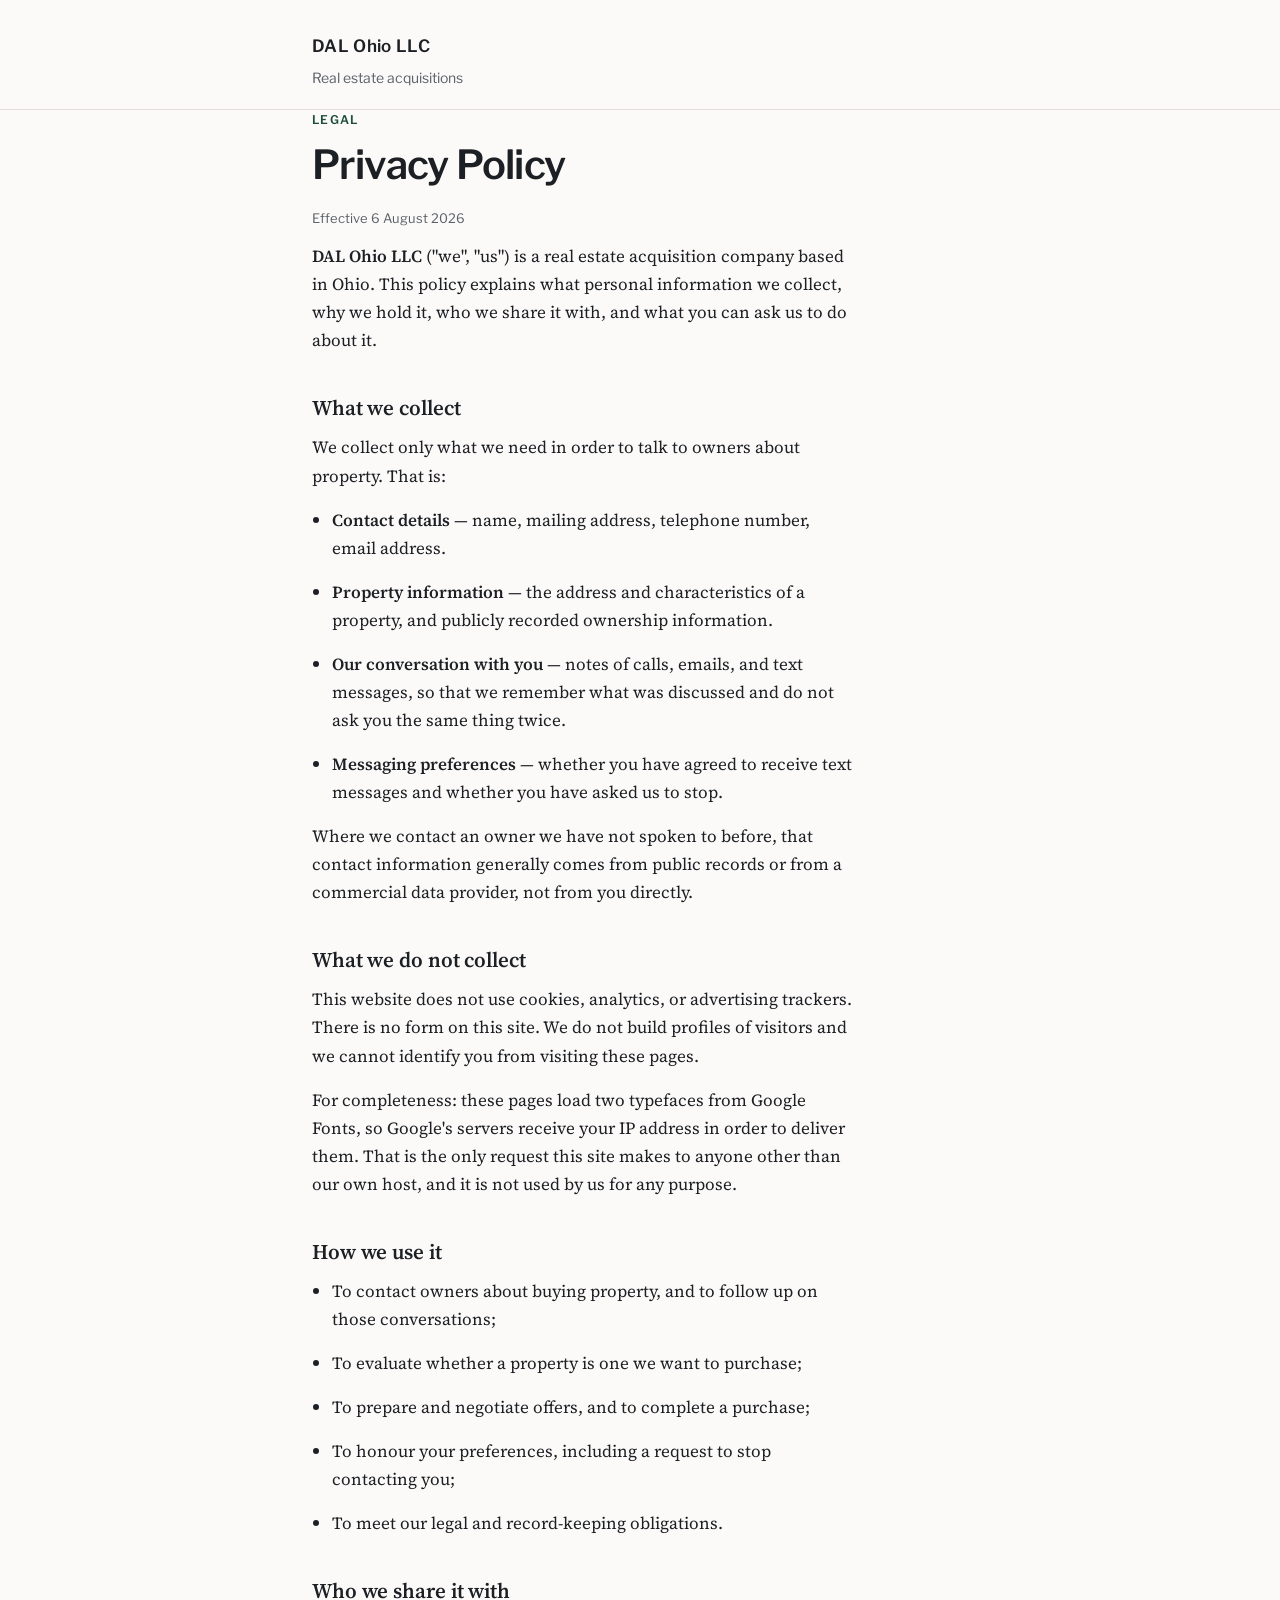
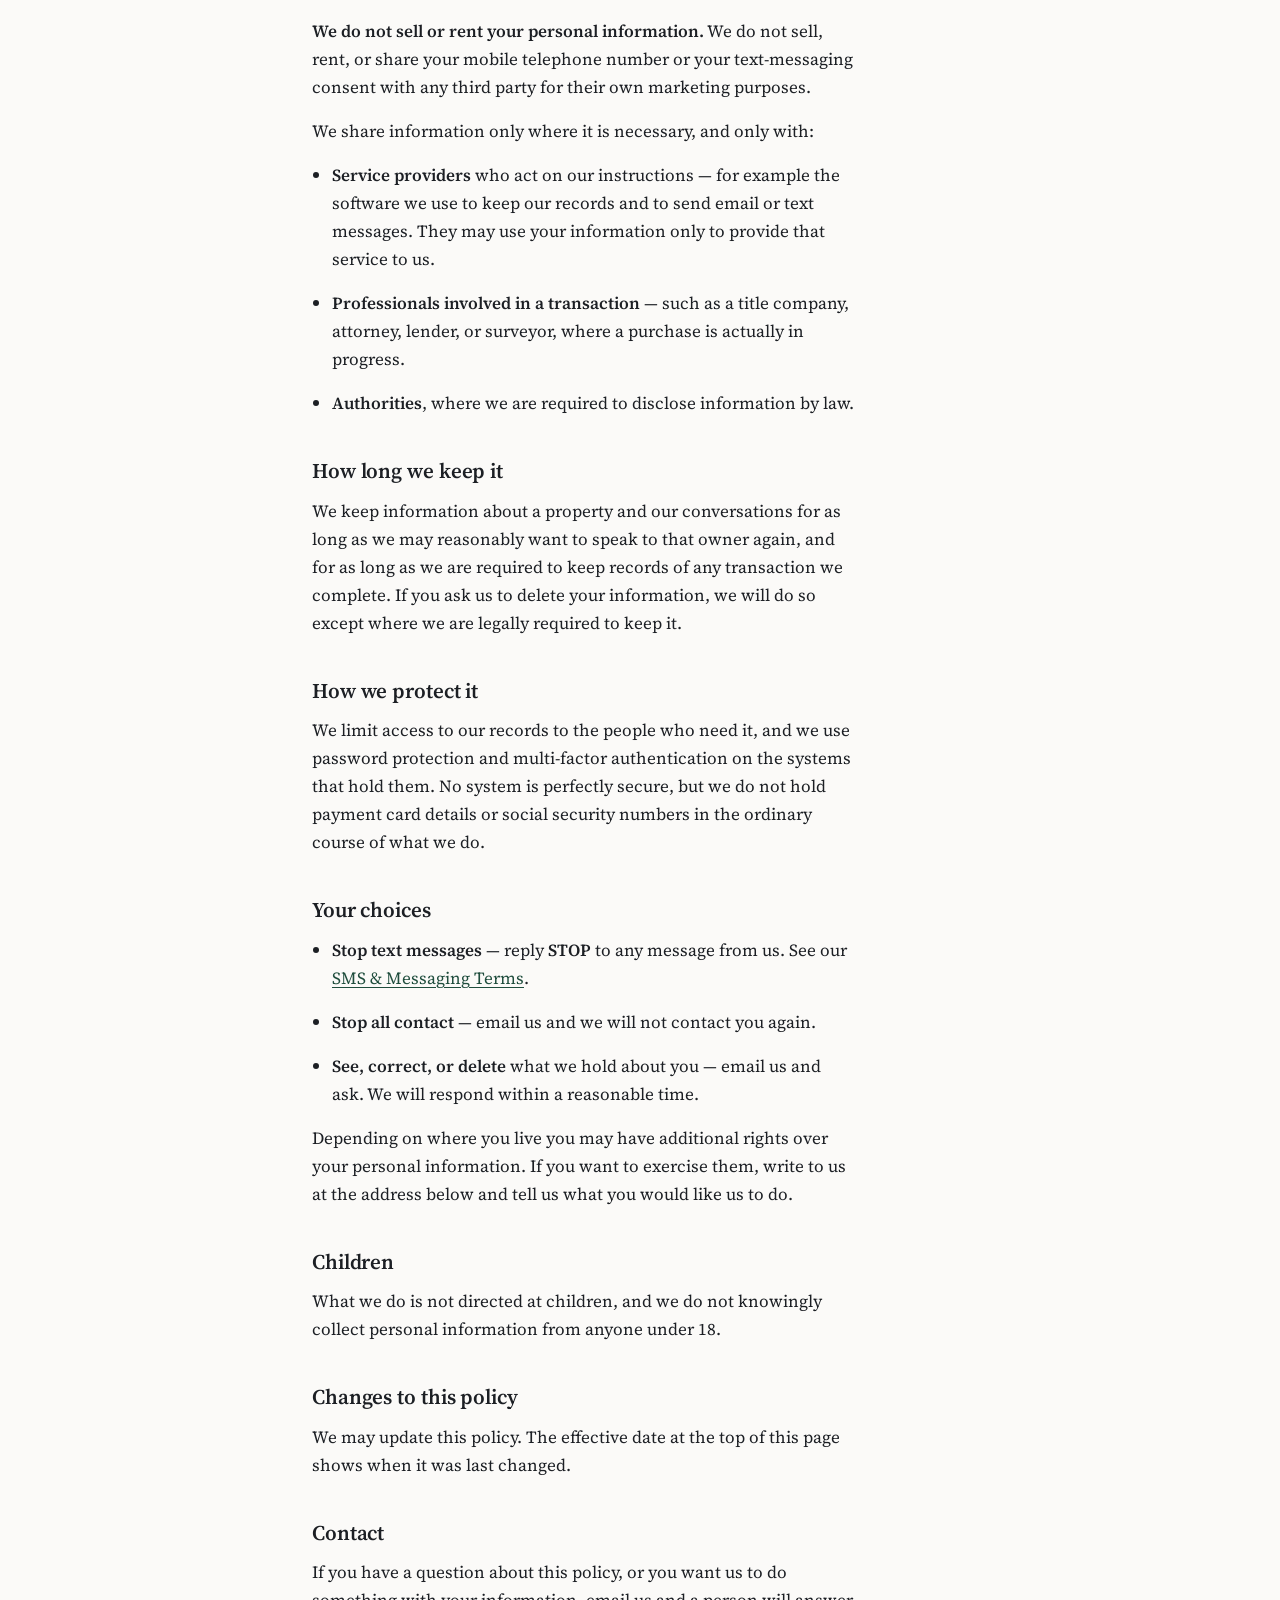
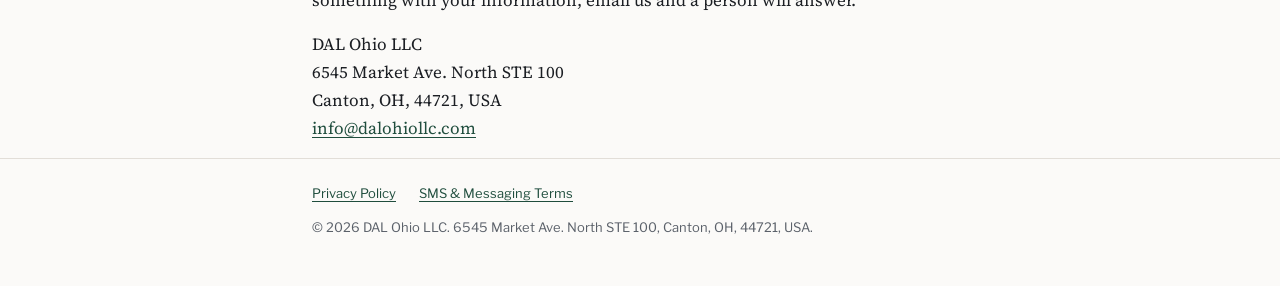
==== privacy.html @ 23871089 "Add DAL Ohio LLC compliance site Three static pages for A2P 10DLC brand and campaign vetting: compan" ====
<!DOCTYPE html>
<html lang="en">
<head>
<meta charset="utf-8">
<meta name="viewport" content="width=device-width, initial-scale=1">
<title>Privacy Policy — DAL Ohio LLC</title>
<meta name="description" content="Privacy Policy for DAL Ohio LLC: what information we collect, how we use it, who we share it with, and how to ask us to correct or delete it.">
<link rel="preconnect" href="https://fonts.googleapis.com">
<link rel="preconnect" href="https://fonts.gstatic.com" crossorigin>
<link href="https://fonts.googleapis.com/css2?family=Libre+Franklin:wght@400;600&family=Source+Serif+4:opsz,wght@8..60,400&display=swap" rel="stylesheet">
<link rel="stylesheet" href="styles.css">
</head>
<body>

<header class="masthead">
  <div class="wrap">
    <a class="wordmark" href="index.html">DAL Ohio LLC</a>
    <p>Real estate acquisitions</p>
  </div>
</header>

<main class="wrap">
  <p class="eyebrow">Legal</p>
  <h1>Privacy Policy</h1>
  <p class="updated">Effective 6 August 2026</p>

  <div class="prose">
    <p>
      <strong>DAL Ohio LLC</strong> ("we", "us") is a real estate acquisition company based in Ohio.
      This policy explains what personal information we collect, why we hold it, who we share it
      with, and what you can ask us to do about it.
    </p>

    <h2>What we collect</h2>
    <p>We collect only what we need in order to talk to owners about property. That is:</p>
    <ul>
      <li><strong>Contact details</strong> — name, mailing address, telephone number, email address.</li>
      <li><strong>Property information</strong> — the address and characteristics of a property, and
        publicly recorded ownership information.</li>
      <li><strong>Our conversation with you</strong> — notes of calls, emails, and text messages, so
        that we remember what was discussed and do not ask you the same thing twice.</li>
      <li><strong>Messaging preferences</strong> — whether you have agreed to receive text messages
        and whether you have asked us to stop.</li>
    </ul>
    <p>
      Where we contact an owner we have not spoken to before, that contact information generally
      comes from public records or from a commercial data provider, not from you directly.
    </p>

    <h2>What we do not collect</h2>
    <p>
      This website does not use cookies, analytics, or advertising trackers. There is no form on this
      site. We do not build profiles of visitors and we cannot identify you from visiting these
      pages.
    </p>
    <p>
      For completeness: these pages load two typefaces from Google Fonts, so Google's servers receive
      your IP address in order to deliver them. That is the only request this site makes to anyone
      other than our own host, and it is not used by us for any purpose.
    </p>

    <h2>How we use it</h2>
    <ul>
      <li>To contact owners about buying property, and to follow up on those conversations;</li>
      <li>To evaluate whether a property is one we want to purchase;</li>
      <li>To prepare and negotiate offers, and to complete a purchase;</li>
      <li>To honour your preferences, including a request to stop contacting you;</li>
      <li>To meet our legal and record-keeping obligations.</li>
    </ul>

    <h2>Who we share it with</h2>
    <p>
      <strong>We do not sell or rent your personal information.</strong> We do not sell, rent, or
      share your mobile telephone number or your text-messaging consent with any third party for
      their own marketing purposes.
    </p>
    <p>We share information only where it is necessary, and only with:</p>
    <ul>
      <li><strong>Service providers</strong> who act on our instructions — for example the software
        we use to keep our records and to send email or text messages. They may use your information
        only to provide that service to us.</li>
      <li><strong>Professionals involved in a transaction</strong> — such as a title company,
        attorney, lender, or surveyor, where a purchase is actually in progress.</li>
      <li><strong>Authorities</strong>, where we are required to disclose information by law.</li>
    </ul>

    <h2>How long we keep it</h2>
    <p>
      We keep information about a property and our conversations for as long as we may reasonably
      want to speak to that owner again, and for as long as we are required to keep records of any
      transaction we complete. If you ask us to delete your information, we will do so except where
      we are legally required to keep it.
    </p>

    <h2>How we protect it</h2>
    <p>
      We limit access to our records to the people who need it, and we use password protection and
      multi-factor authentication on the systems that hold them. No system is perfectly secure, but
      we do not hold payment card details or social security numbers in the ordinary course of what
      we do.
    </p>

    <h2>Your choices</h2>
    <ul>
      <li><strong>Stop text messages</strong> — reply <strong>STOP</strong> to any message from us.
        See our <a href="sms-terms.html">SMS &amp; Messaging Terms</a>.</li>
      <li><strong>Stop all contact</strong> — email us and we will not contact you again.</li>
      <li><strong>See, correct, or delete</strong> what we hold about you — email us and ask. We will
        respond within a reasonable time.</li>
    </ul>
    <p>
      Depending on where you live you may have additional rights over your personal information. If
      you want to exercise them, write to us at the address below and tell us what you would like us
      to do.
    </p>

    <h2>Children</h2>
    <p>
      What we do is not directed at children, and we do not knowingly collect personal information
      from anyone under 18.
    </p>

    <h2>Changes to this policy</h2>
    <p>
      We may update this policy. The effective date at the top of this page shows when it was last
      changed.
    </p>

    <h2>Contact</h2>
    <p>
      If you have a question about this policy, or you want us to do something with your
      information, email us and a person will answer.
    </p>
    <p>
      DAL Ohio LLC<br>
      6545 Market Ave. North STE 100<br>
      Canton, OH, 44721, USA<br>
      <a href="mailto:info@dalohiollc.com">info@dalohiollc.com</a>
    </p>
  </div>
</main>

<footer>
  <div class="wrap">
    <nav aria-label="Legal">
      <a href="privacy.html">Privacy Policy</a>
      <a href="sms-terms.html">SMS &amp; Messaging Terms</a>
    </nav>
    <p>&copy; 2026 DAL Ohio LLC. 6545 Market Ave. North STE 100, Canton, OH, 44721, USA.</p>
  </div>
</footer>

</body>
</html>
---- styles.css ----
/* DAL Ohio LLC — Swiss/International direction. Deliberately plain: this site exists
   to be read by a carrier reviewer during A2P 10DLC brand vetting, not to sell.
   No JS, no images, no third-party anything except the two webfonts. */

:root {
  --ink: #1c1f24;
  --paper: #fbfaf8;
  --muted: #5a6069;
  --rule: #e2ded8;
  --accent: #1f4d3d;

  --sans: "Libre Franklin", "Helvetica Neue", Arial, sans-serif;
  --serif: "Source Serif 4", Georgia, serif;

  --text-body: clamp(1rem, 0.96rem + 0.2vw, 1.0625rem);
  --text-h1: clamp(1.75rem, 1.4rem + 1.6vw, 2.5rem);
  --text-h2: clamp(1.125rem, 1.05rem + 0.35vw, 1.3125rem);
  --text-eyebrow: 0.75rem;

  --measure: 34rem;
  --gap: clamp(2.5rem, 2rem + 2vw, 4.5rem);
}

*,
*::before,
*::after {
  box-sizing: border-box;
}

html {
  -webkit-text-size-adjust: 100%;
}

body {
  margin: 0;
  background: var(--paper);
  color: var(--ink);
  font-family: var(--sans);
  font-size: var(--text-body);
  line-height: 1.65;
  text-underline-offset: 0.15em;
}

.wrap {
  max-width: 44rem;
  margin: 0 auto;
  padding: 0 1.5rem;
}

/* ---------- masthead ---------- */

.masthead {
  border-bottom: 1px solid var(--rule);
  padding: 2rem 0 1.25rem;
}

.wordmark {
  display: inline-block;
  font-weight: 600;
  font-size: 1.0625rem;
  letter-spacing: 0.02em;
  color: var(--ink);
  text-decoration: none;
}

.wordmark:hover,
.wordmark:focus-visible {
  color: var(--accent);
}

.masthead p {
  margin: 0.35rem 0 0;
  color: var(--muted);
  font-size: 0.875rem;
}

/* ---------- type ---------- */

main {
  padding: var(--gap) 0;
}

.eyebrow {
  margin: 0 0 0.75rem;
  font-size: var(--text-eyebrow);
  font-weight: 600;
  letter-spacing: 0.11em;
  text-transform: uppercase;
  color: var(--accent);
}

h1 {
  margin: 0 0 1.25rem;
  font-size: var(--text-h1);
  font-weight: 600;
  line-height: 1.15;
  letter-spacing: -0.015em;
  max-width: 28ch;
}

h2 {
  margin: 2.5rem 0 0.75rem;
  font-size: var(--text-h2);
  font-weight: 600;
  line-height: 1.3;
  letter-spacing: -0.005em;
}

.lede {
  font-family: var(--serif);
  font-size: 1.1875rem;
  line-height: 1.6;
  max-width: var(--measure);
  margin: 0 0 2rem;
}

.prose {
  font-family: var(--serif);
  max-width: var(--measure);
}

.prose p,
.prose li {
  margin: 0 0 1rem;
}

.prose ul {
  padding-left: 1.25rem;
  margin: 0 0 1rem;
}

.prose strong {
  font-weight: 600;
}

a {
  color: var(--accent);
  text-decoration-thickness: 1px;
}

a:hover,
a:focus-visible {
  text-decoration-thickness: 2px;
}

:focus-visible {
  outline: 2px solid var(--accent);
  outline-offset: 3px;
}

/* ---------- details block: address / contact ---------- */

.facts {
  margin: 0;
  padding: 1.5rem 0 0;
  border-top: 1px solid var(--rule);
  display: grid;
  gap: 1.5rem;
  /* 11rem, not 13 — at the 44rem measure, 13rem orphans Email onto its own row. */
  grid-template-columns: repeat(auto-fit, minmax(11rem, 1fr));
}

.facts dt {
  font-size: var(--text-eyebrow);
  font-weight: 600;
  letter-spacing: 0.11em;
  text-transform: uppercase;
  color: var(--muted);
  margin-bottom: 0.35rem;
}

.facts dd {
  margin: 0;
  font-size: 0.9375rem;
  line-height: 1.55;
}

/* ---------- footer ---------- */

footer {
  border-top: 1px solid var(--rule);
  padding: 1.5rem 0 3rem;
  color: var(--muted);
  font-size: 0.8125rem;
}

footer nav {
  margin-bottom: 0.75rem;
}

footer nav a {
  margin-right: 1.25rem;
}

footer p {
  margin: 0;
  max-width: var(--measure);
}

.updated {
  margin-top: 0.5rem;
  color: var(--muted);
  font-size: 0.8125rem;
}
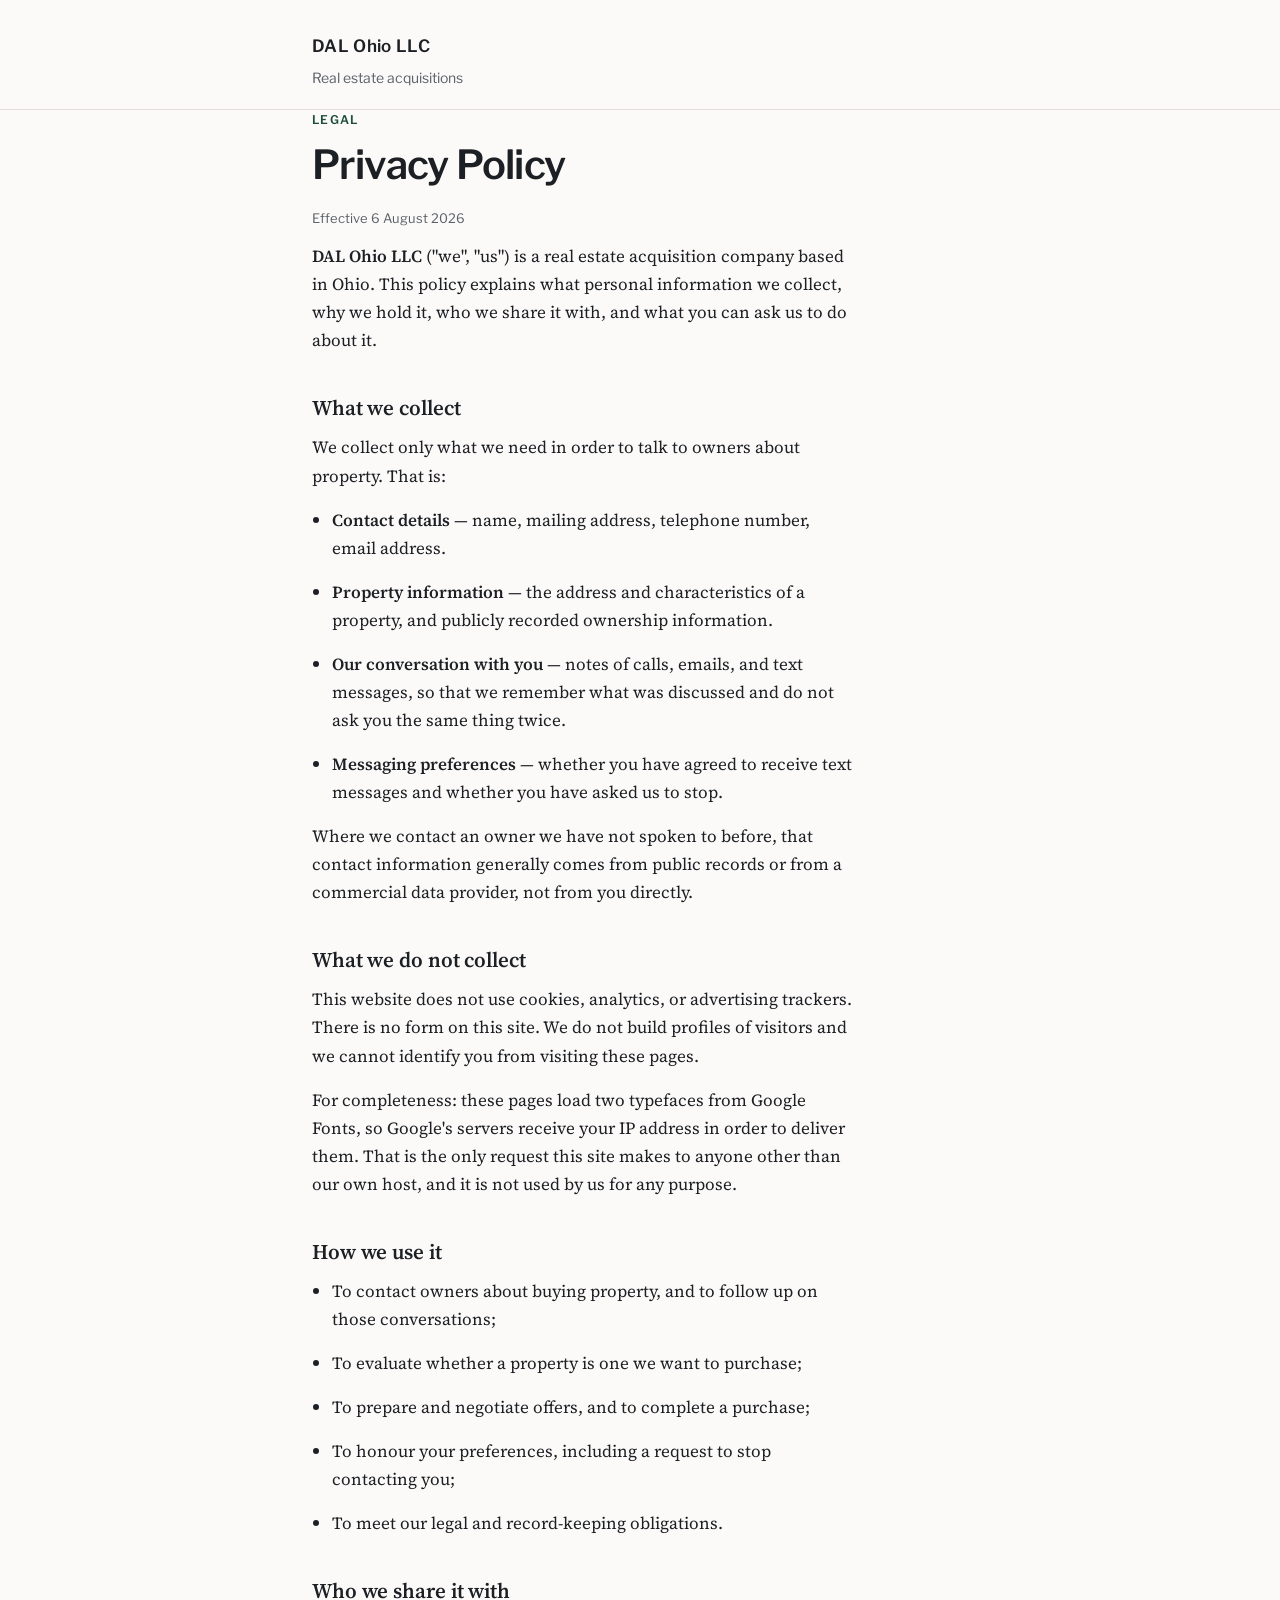
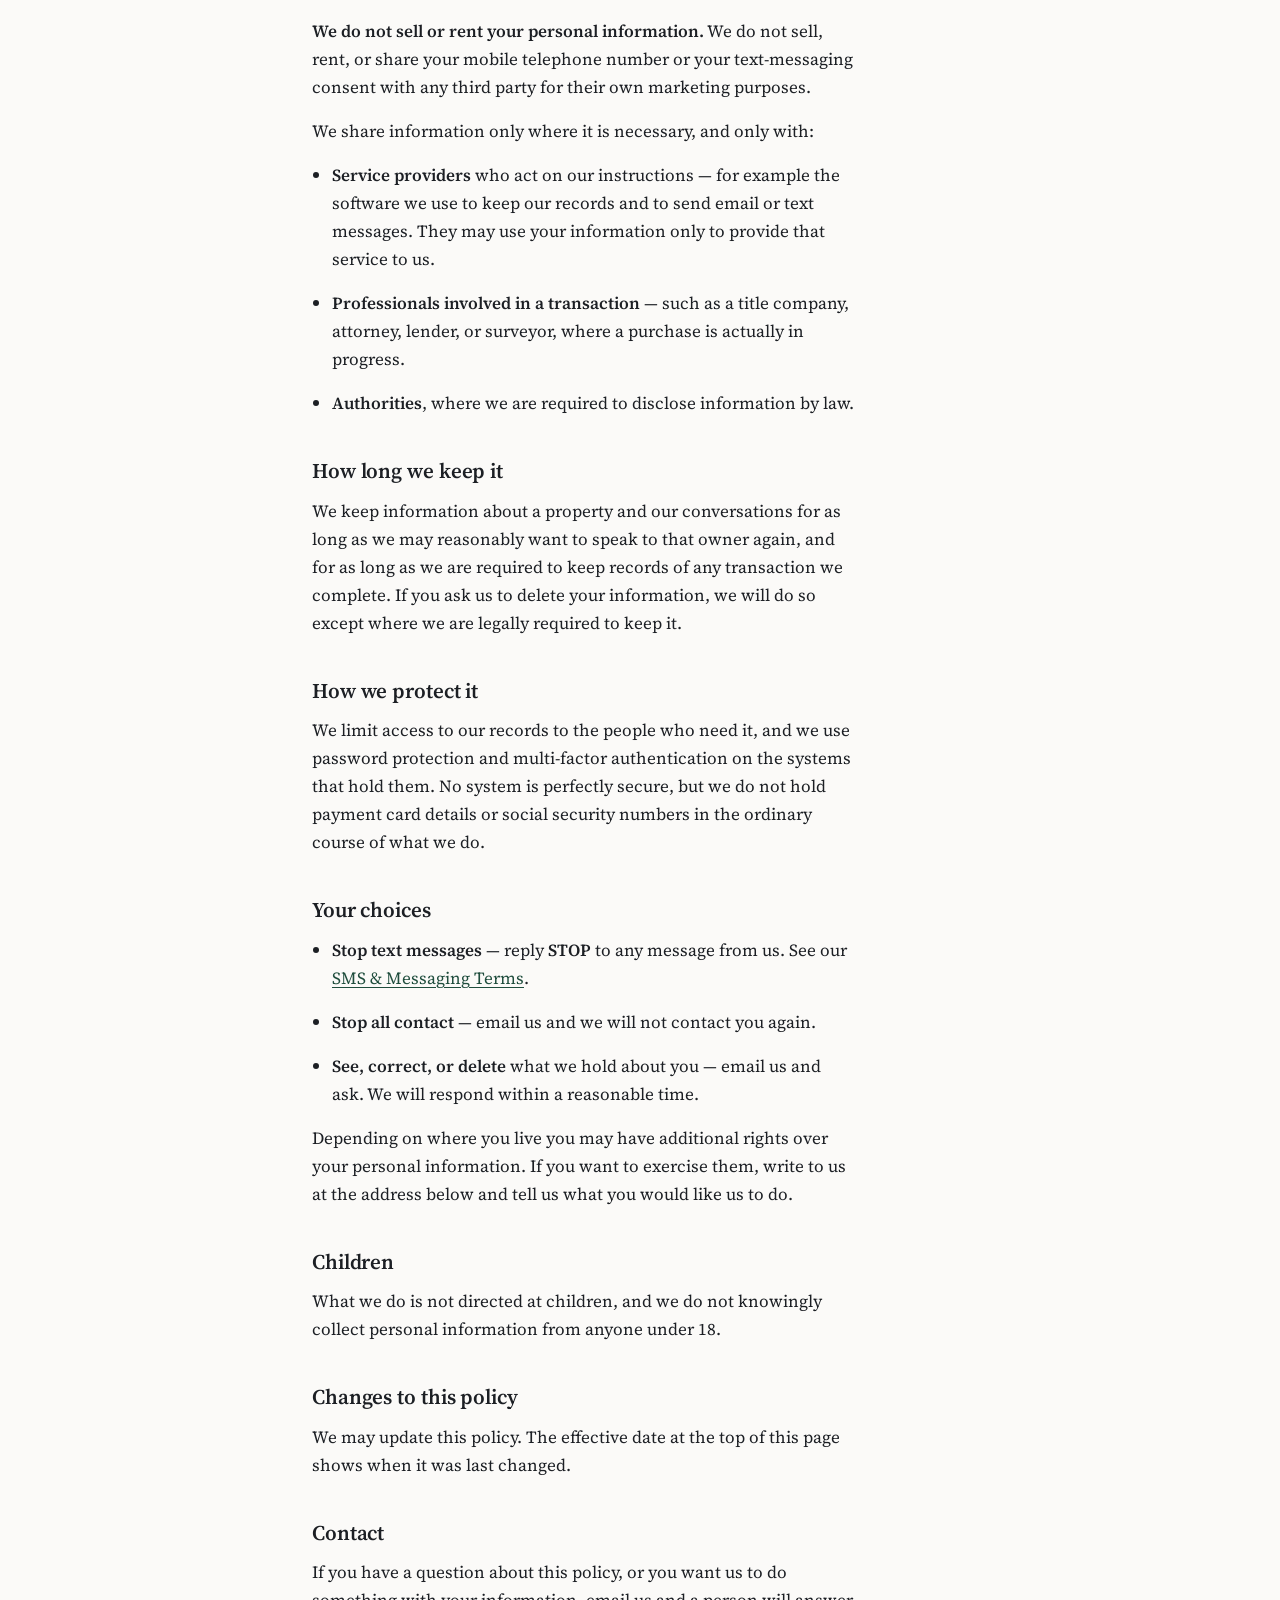
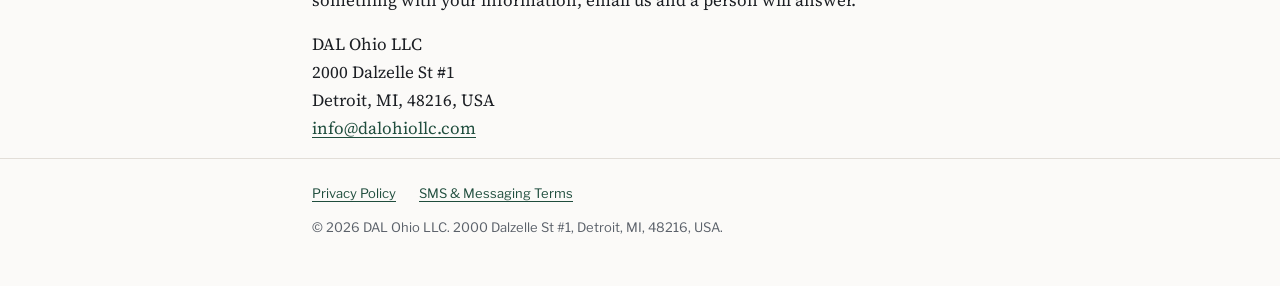
==== commit a59f4273: "fix: publish Detroit business address to match the A2P filing The site showed 6545 Market Ave N STE " ====
--- a/privacy.html
+++ b/privacy.html
@@ -133,8 +133,8 @@
     </p>
     <p>
       DAL Ohio LLC<br>
-      6545 Market Ave. North STE 100<br>
-      Canton, OH, 44721, USA<br>
+      2000 Dalzelle St #1<br>
+      Detroit, MI, 48216, USA<br>
       <a href="mailto:info@dalohiollc.com">info@dalohiollc.com</a>
     </p>
   </div>
@@ -146,7 +146,7 @@
       <a href="privacy.html">Privacy Policy</a>
       <a href="sms-terms.html">SMS &amp; Messaging Terms</a>
     </nav>
-    <p>&copy; 2026 DAL Ohio LLC. 6545 Market Ave. North STE 100, Canton, OH, 44721, USA.</p>
+    <p>&copy; 2026 DAL Ohio LLC. 2000 Dalzelle St #1, Detroit, MI, 48216, USA.</p>
   </div>
 </footer>
 
--- a/styles.css
+++ b/styles.css
@@ -148,6 +148,128 @@
   outline-offset: 3px;
 }
 
+/* ---------- contact form ---------- */
+/* Exists for A2P 10DLC carrier vetting. The three consent checkboxes are the point of
+   it: carriers require an opt-in mechanism, and they require that ticking it is NEVER
+   mandatory — consent must be freely given. Do not add `required` to a .check input. */
+
+.contact {
+  margin: var(--gap) 0 0;
+  padding-top: 1.5rem;
+  border-top: 1px solid var(--rule);
+  max-width: var(--measure);
+}
+
+.contact h2 {
+  margin-top: 0;
+}
+
+/* honeypot: reachable by bots, hidden from people and screen readers alike */
+.hp {
+  position: absolute;
+  width: 1px;
+  height: 1px;
+  overflow: hidden;
+  clip-path: inset(50%);
+  white-space: nowrap;
+}
+
+.field {
+  margin: 0 0 1.25rem;
+}
+
+.field label {
+  display: block;
+  font-size: var(--text-eyebrow);
+  font-weight: 600;
+  letter-spacing: 0.11em;
+  text-transform: uppercase;
+  color: var(--muted);
+  margin-bottom: 0.35rem;
+}
+
+.field .opt {
+  text-transform: none;
+  letter-spacing: 0;
+  font-weight: 400;
+}
+
+.field input,
+.field textarea {
+  width: 100%;
+  padding: 0.6rem 0.7rem;
+  border: 1px solid var(--rule);
+  border-radius: 0;
+  background: #fff;
+  color: var(--ink);
+  font-family: var(--sans);
+  font-size: var(--text-body);
+  line-height: 1.5;
+}
+
+.field textarea {
+  resize: vertical;
+}
+
+.field input:hover,
+.field textarea:hover {
+  border-color: var(--muted);
+}
+
+.consent {
+  margin: 0 0 1.5rem;
+  padding: 1.25rem 1.25rem 0.5rem;
+  border: 1px solid var(--rule);
+}
+
+.consent legend {
+  padding: 0 0.5rem;
+  font-size: var(--text-eyebrow);
+  font-weight: 600;
+  letter-spacing: 0.11em;
+  text-transform: uppercase;
+  color: var(--muted);
+}
+
+.consent-note {
+  margin: 0 0 1rem;
+  font-size: 0.875rem;
+  color: var(--muted);
+}
+
+.check {
+  display: grid;
+  grid-template-columns: auto 1fr;
+  gap: 0.65rem;
+  margin: 0 0 1rem;
+  font-size: 0.875rem;
+  line-height: 1.55;
+}
+
+.check input {
+  margin-top: 0.25rem;
+  width: 1rem;
+  height: 1rem;
+  accent-color: var(--accent);
+}
+
+.contact button {
+  font-family: var(--sans);
+  font-size: var(--text-body);
+  font-weight: 600;
+  color: var(--paper);
+  background: var(--accent);
+  border: 1px solid var(--accent);
+  padding: 0.7rem 1.5rem;
+  cursor: pointer;
+}
+
+.contact button:hover,
+.contact button:focus-visible {
+  background: var(--ink);
+  border-color: var(--ink);
+}
+
 /* ---------- details block: address / contact ---------- */
 
 .facts {
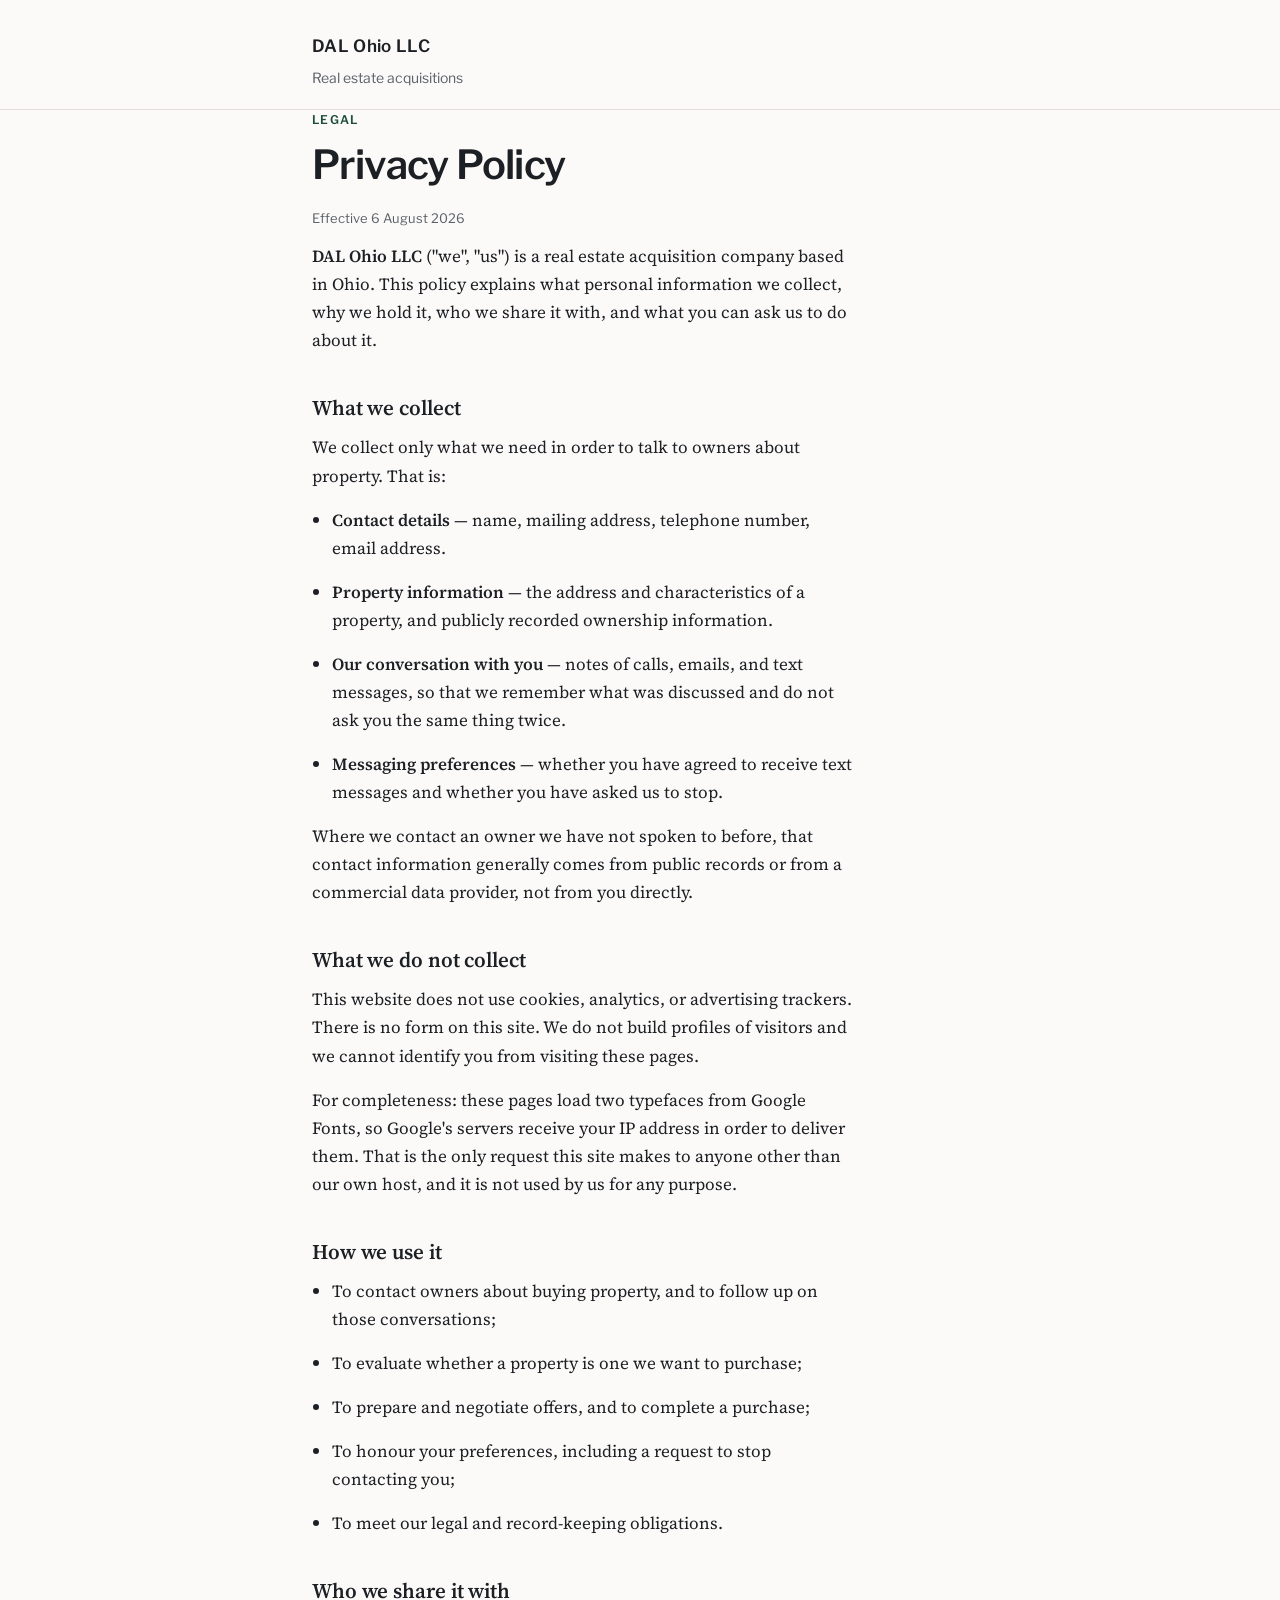
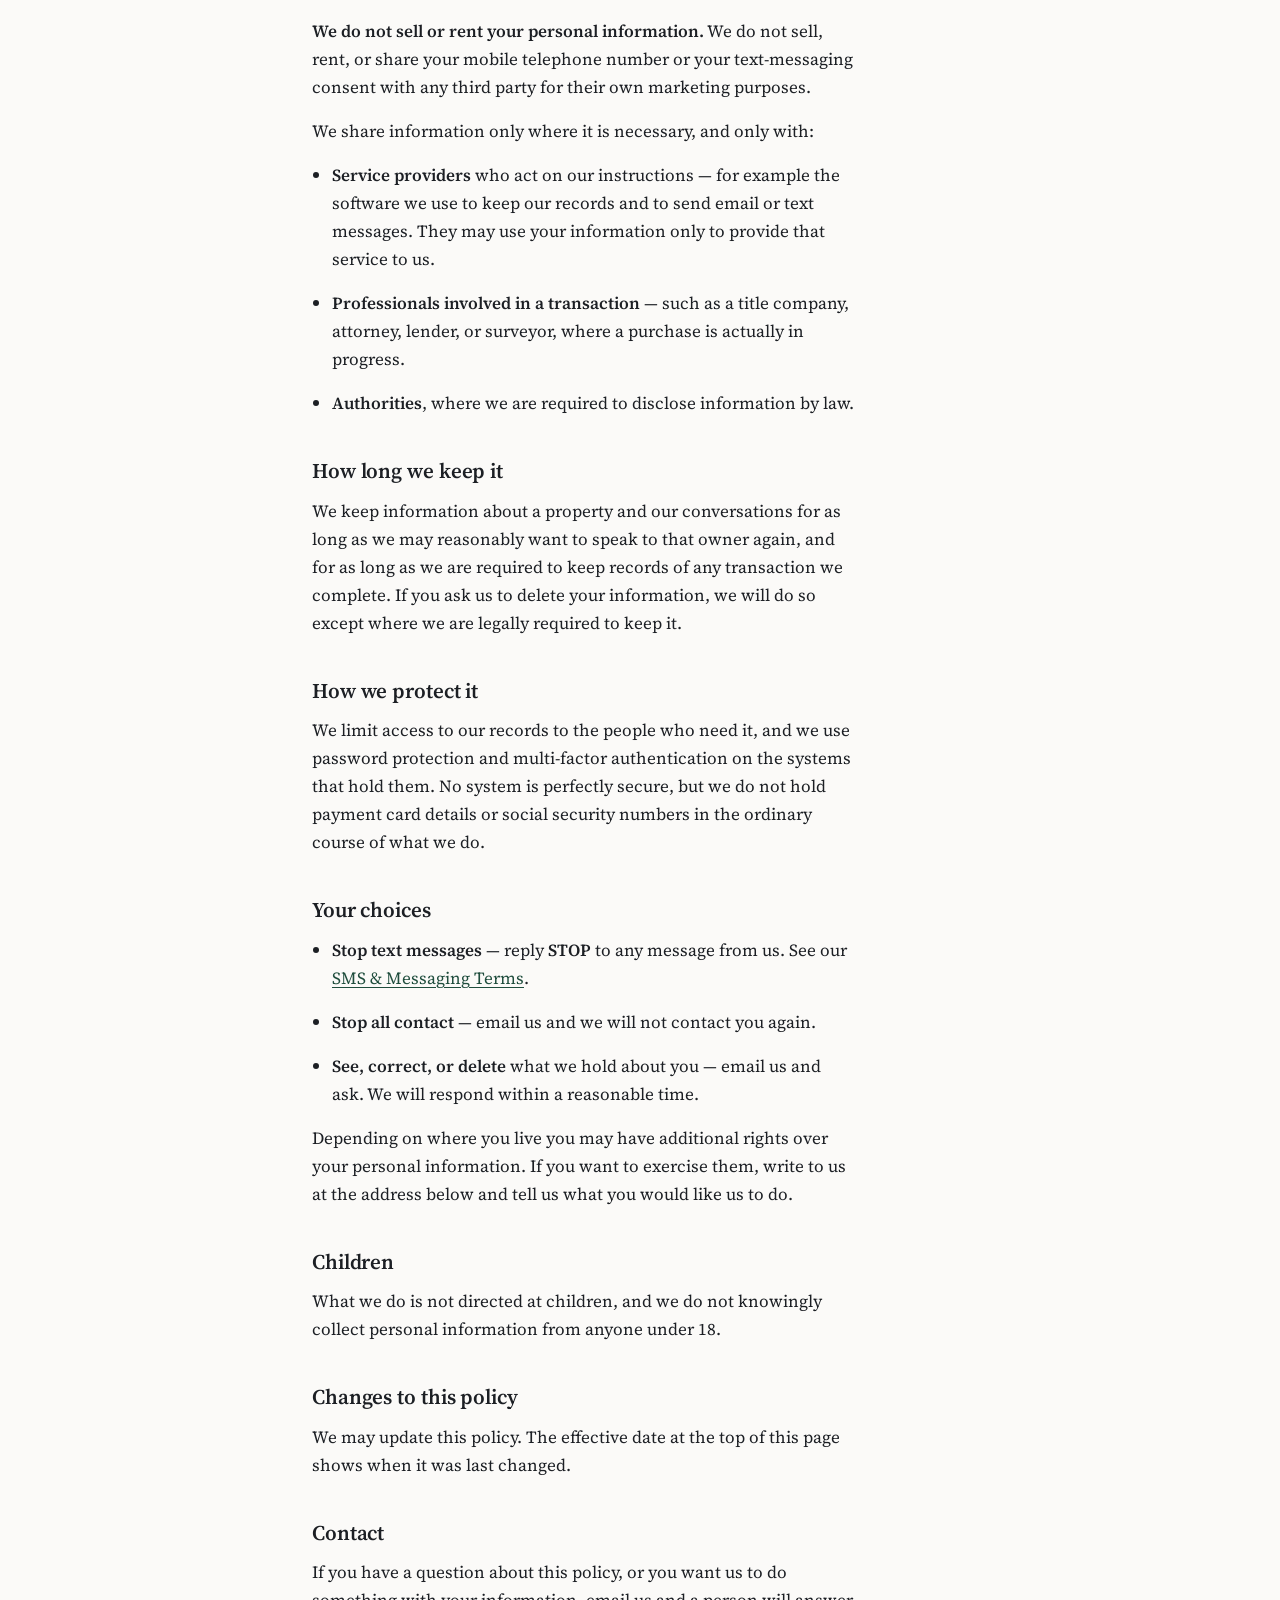
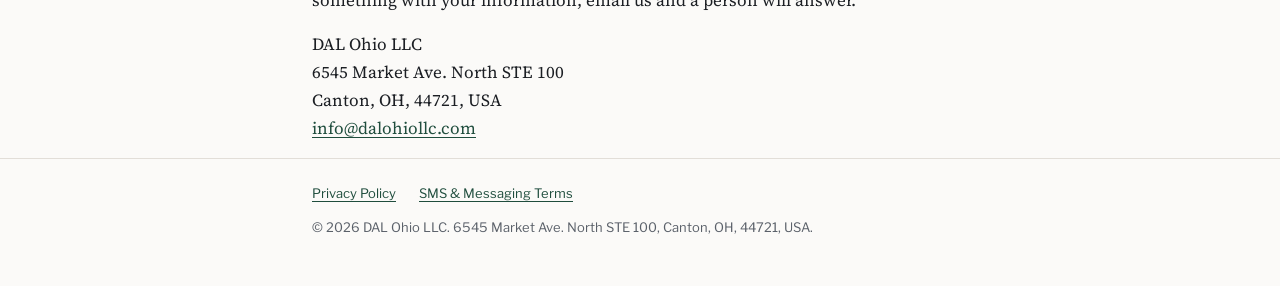
==== commit 5b4e8ad5: "fix: revert business address to Canton, OH now that A2P is approved Seth's instruction of 17 Aug was" ====
--- a/privacy.html
+++ b/privacy.html
@@ -133,8 +133,8 @@
     </p>
     <p>
       DAL Ohio LLC<br>
-      2000 Dalzelle St #1<br>
-      Detroit, MI, 48216, USA<br>
+      6545 Market Ave. North STE 100<br>
+      Canton, OH, 44721, USA<br>
       <a href="mailto:info@dalohiollc.com">info@dalohiollc.com</a>
     </p>
   </div>
@@ -146,7 +146,7 @@
       <a href="privacy.html">Privacy Policy</a>
       <a href="sms-terms.html">SMS &amp; Messaging Terms</a>
     </nav>
-    <p>&copy; 2026 DAL Ohio LLC. 2000 Dalzelle St #1, Detroit, MI, 48216, USA.</p>
+    <p>&copy; 2026 DAL Ohio LLC. 6545 Market Ave. North STE 100, Canton, OH, 44721, USA.</p>
   </div>
 </footer>
 
